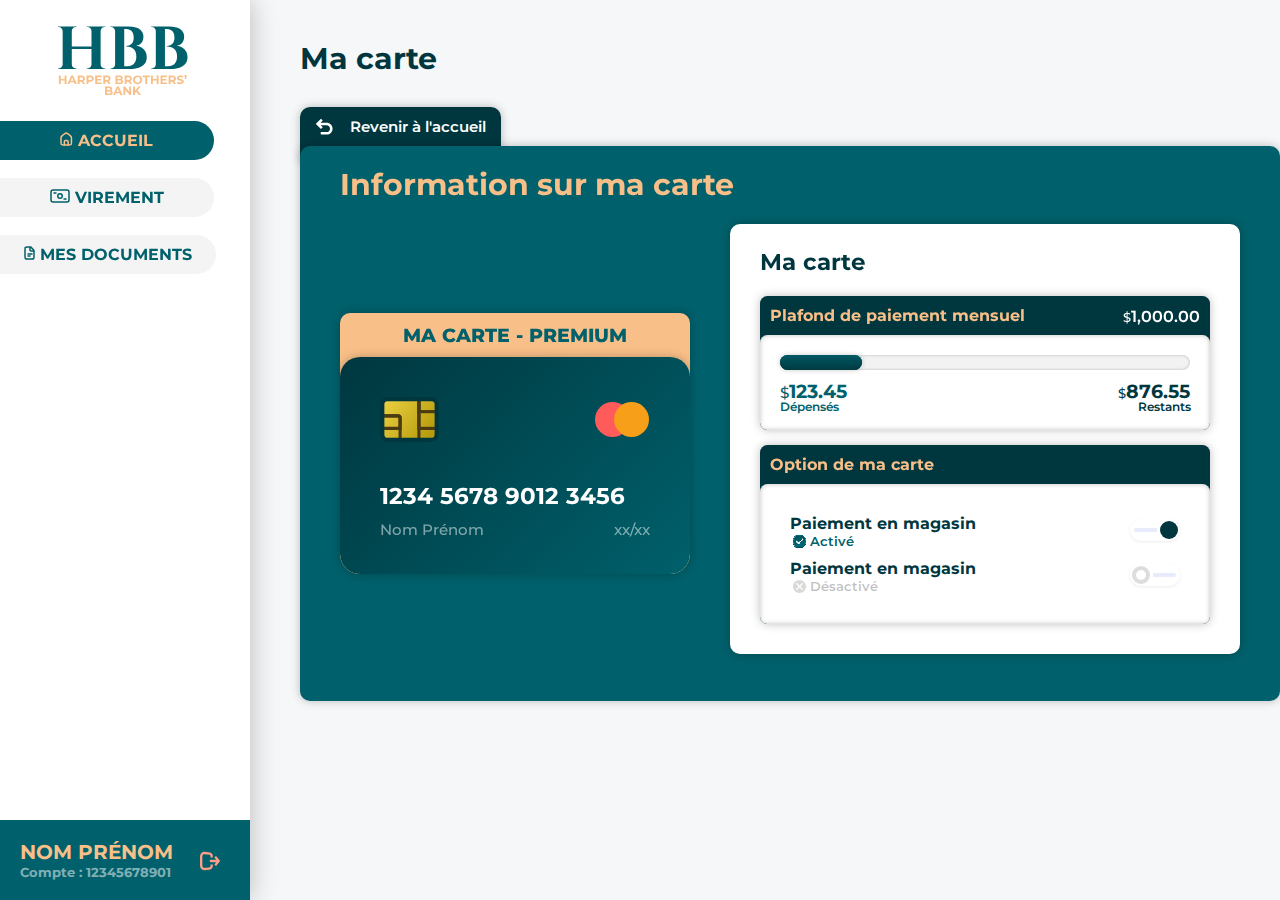
==== myCard.html @ 57fd6bc3 "Add my card page" ====
<!DOCTYPE html>
<html lang="fr">
<head>
    <meta charset="UTF-8">
    <meta http-equiv="X-UA-Compatible" content="IE=edge">
    <meta name="viewport" content="width=device-width, initial-scale=0.86, maximum-scale=5.0, minimum-scale=0.86">
    <title>HBB - Panel Client | Ma carte</title>
    <link rel="stylesheet" href="css/style.css">
</head>
<body>
    <div class="open-nav active">
        <svg width="16" height="12" viewBox="0 0 16 12" fill="none" xmlns="http://www.w3.org/2000/svg">
            <path d="M1 1H15" stroke="#00373F" stroke-width="2" stroke-linecap="round"/>
            <path d="M1 6H15" stroke="#00373F" stroke-width="2" stroke-linecap="round"/>
            <path d="M1 11H15" stroke="#00373F" stroke-width="2" stroke-linecap="round"/>
        </svg>
    </div>
    <div class="nav">
        <div class="close-nav">
            <svg width="14" height="14" viewBox="0 0 14 14" fill="none" xmlns="http://www.w3.org/2000/svg">
                <path d="M13 1L1 13" stroke="#00373F" stroke-width="2" stroke-linecap="round" stroke-linejoin="round"/>
                <path d="M1 1L13 13" stroke="#00373F" stroke-width="2" stroke-linecap="round" stroke-linejoin="round"/>
            </svg>                    
        </div>
        <a href="index.html" class="logo">
            <svg width="135" height="87" viewBox="0 0 135 87" fill="none" xmlns="http://www.w3.org/2000/svg">
                <path d="M45.6103 16.44V59H36.4903V16.44H45.6103ZM16.7911 16.44V59H7.67114V16.44H16.7911ZM37.0375 36.504V39.1184H16.1831V36.504H37.0375ZM7.85354 54.5616V59H2.98954V58.392C2.98954 58.392 3.11114 58.392 3.35434 58.392C3.63807 58.392 3.77994 58.392 3.77994 58.392C4.8338 58.392 5.72554 58.0272 6.45514 57.2976C7.22527 56.5275 7.6306 55.6155 7.67114 54.5616H7.85354ZM7.85354 20.8784H7.67114C7.6306 19.8245 7.22527 18.9328 6.45514 18.2032C5.72554 17.4331 4.8338 17.048 3.77994 17.048C3.77994 17.048 3.63807 17.048 3.35434 17.048C3.11114 17.048 2.98954 17.048 2.98954 17.048V16.44H7.85354V20.8784ZM16.6087 54.5616H16.7911C16.8317 55.6155 17.2167 56.5275 17.9463 57.2976C18.7165 58.0272 19.6285 58.392 20.6823 58.392C20.6823 58.392 20.8039 58.392 21.0471 58.392C21.2903 58.392 21.4322 58.392 21.4727 58.392V59H16.6087V54.5616ZM16.6087 20.8784V16.44H21.4727V17.048C21.4322 17.048 21.2903 17.048 21.0471 17.048C20.8039 17.048 20.6823 17.048 20.6823 17.048C19.6285 17.048 18.7165 17.4331 17.9463 18.2032C17.2167 18.9328 16.8317 19.8245 16.7911 20.8784H16.6087ZM36.6727 54.5616V59H31.8087V58.392C31.8493 58.392 31.9911 58.392 32.2343 58.392C32.4775 58.392 32.5991 58.392 32.5991 58.392C33.653 58.392 34.565 58.0272 35.3351 57.2976C36.1053 56.5275 36.4903 55.6155 36.4903 54.5616H36.6727ZM36.6727 20.8784H36.4903C36.4903 19.8245 36.1053 18.9328 35.3351 18.2032C34.565 17.4331 33.653 17.048 32.5991 17.048C32.5991 17.048 32.4775 17.048 32.2343 17.048C31.9911 17.048 31.8493 17.048 31.8087 17.048V16.44H36.6727V20.8784ZM45.4279 54.5616H45.6103C45.6509 55.6155 46.0359 56.5275 46.7655 57.2976C47.5357 58.0272 48.4477 58.392 49.5015 58.392C49.5015 58.392 49.6231 58.392 49.8663 58.392C50.1501 58.392 50.2919 58.392 50.2919 58.392V59H45.4279V54.5616ZM45.4279 20.8784V16.44H50.2919V17.048C50.2919 17.048 50.1501 17.048 49.8663 17.048C49.6231 17.048 49.5015 17.048 49.5015 17.048C48.4477 17.048 47.5357 17.4331 46.7655 18.2032C46.0359 18.9328 45.6509 19.8245 45.6103 20.8784H45.4279ZM62.4705 16.44H72.9889C75.9478 16.44 78.5825 16.8048 80.8929 17.5344C83.2438 18.2235 85.0881 19.3381 86.4257 20.8784C87.7633 22.3781 88.4321 24.3643 88.4321 26.8368C88.4321 28.7013 88.0673 30.2821 87.3377 31.5792C86.6486 32.8763 85.7366 33.8693 84.6017 34.5584C83.4667 35.2475 82.271 35.6731 81.0145 35.8352C83.0411 35.9973 84.8651 36.5648 86.4865 37.5376C88.1483 38.5104 89.4454 39.8075 90.3777 41.4288C91.3099 43.0501 91.7761 44.9552 91.7761 47.144C91.7761 49.7381 91.0667 51.9269 89.6481 53.7104C88.2294 55.4533 86.223 56.7707 83.6289 57.6624C81.0753 58.5541 78.0961 59 74.6913 59H68.6721C68.6721 59 68.6721 58.7771 68.6721 58.3312C68.7126 57.8448 68.7329 57.3787 68.7329 56.9328C68.7329 56.4869 68.7329 56.264 68.7329 56.264H72.0161C73.8401 56.264 75.4411 55.9195 76.8193 55.2304C78.2379 54.5413 79.3323 53.4672 80.1025 52.008C80.9131 50.5488 81.3185 48.6843 81.3185 46.4144C81.3185 44.6309 81.0347 43.1109 80.4673 41.8544C79.9403 40.5979 79.2107 39.5845 78.2785 38.8144C77.3867 38.0037 76.3329 37.416 75.1169 37.0512C73.9009 36.6864 72.6241 36.504 71.2865 36.504V35.9568C72.2187 35.9568 73.1307 35.8149 74.0225 35.5312C74.9142 35.2069 75.7046 34.7205 76.3937 34.072C77.1233 33.4235 77.6907 32.5723 78.0961 31.5184C78.5014 30.424 78.7041 29.1269 78.7041 27.6272C78.7041 25.56 78.3798 23.8981 77.7313 22.6416C77.1233 21.3851 76.2315 20.4731 75.0561 19.9056C73.8806 19.3381 72.5227 19.0544 70.9825 19.0544H63.0785C63.0785 19.0139 63.0177 18.7909 62.8961 18.3856C62.815 17.9397 62.7137 17.5141 62.5921 17.1088C62.511 16.6629 62.4705 16.44 62.4705 16.44ZM69.2193 16.44V59H60.0993V16.44H69.2193ZM60.2817 54.5616V59H55.4177V58.392C55.4987 58.392 55.6406 58.392 55.8433 58.392C56.0459 58.392 56.1675 58.392 56.2081 58.392C57.2619 58.392 58.1537 58.0272 58.8833 57.2976C59.6534 56.5275 60.0587 55.6155 60.0993 54.5616H60.2817ZM60.2817 20.8784H60.0993C60.0587 19.8245 59.6534 18.9328 58.8833 18.2032C58.1537 17.4331 57.2619 17.048 56.2081 17.048C56.1675 17.048 56.0459 17.048 55.8433 17.048C55.6406 17.048 55.4987 17.048 55.4177 17.048V16.44H60.2817V20.8784ZM103.202 16.44H113.72C116.679 16.44 119.314 16.8048 121.624 17.5344C123.975 18.2235 125.819 19.3381 127.157 20.8784C128.495 22.3781 129.163 24.3643 129.163 26.8368C129.163 28.7013 128.799 30.2821 128.069 31.5792C127.38 32.8763 126.468 33.8693 125.333 34.5584C124.198 35.2475 123.002 35.6731 121.746 35.8352C123.772 35.9973 125.596 36.5648 127.218 37.5376C128.88 38.5104 130.177 39.8075 131.109 41.4288C132.041 43.0501 132.507 44.9552 132.507 47.144C132.507 49.7381 131.798 51.9269 130.379 53.7104C128.961 55.4533 126.954 56.7707 124.36 57.6624C121.807 58.5541 118.827 59 115.423 59H109.403C109.403 59 109.403 58.7771 109.403 58.3312C109.444 57.8448 109.464 57.3787 109.464 56.9328C109.464 56.4869 109.464 56.264 109.464 56.264H112.747C114.571 56.264 116.172 55.9195 117.551 55.2304C118.969 54.5413 120.064 53.4672 120.834 52.008C121.644 50.5488 122.05 48.6843 122.05 46.4144C122.05 44.6309 121.766 43.1109 121.199 41.8544C120.672 40.5979 119.942 39.5845 119.01 38.8144C118.118 38.0037 117.064 37.416 115.848 37.0512C114.632 36.6864 113.355 36.504 112.018 36.504V35.9568C112.95 35.9568 113.862 35.8149 114.754 35.5312C115.645 35.2069 116.436 34.7205 117.125 34.072C117.855 33.4235 118.422 32.5723 118.827 31.5184C119.233 30.424 119.435 29.1269 119.435 27.6272C119.435 25.56 119.111 23.8981 118.463 22.6416C117.855 21.3851 116.963 20.4731 115.787 19.9056C114.612 19.3381 113.254 19.0544 111.714 19.0544H103.81C103.81 19.0139 103.749 18.7909 103.627 18.3856C103.546 17.9397 103.445 17.5141 103.323 17.1088C103.242 16.6629 103.202 16.44 103.202 16.44ZM109.951 16.44V59H100.831V16.44H109.951ZM101.013 54.5616V59H96.1489V58.392C96.23 58.392 96.3718 58.392 96.5745 58.392C96.7772 58.392 96.8988 58.392 96.9393 58.392C97.9932 58.392 98.8849 58.0272 99.6145 57.2976C100.385 56.5275 100.79 55.6155 100.831 54.5616H101.013ZM101.013 20.8784H100.831C100.79 19.8245 100.385 18.9328 99.6145 18.2032C98.8849 17.4331 97.9932 17.048 96.9393 17.048C96.8988 17.048 96.7772 17.048 96.5745 17.048C96.3718 17.048 96.23 17.048 96.1489 17.048V16.44H101.013V20.8784Z" fill="#00606B"/>
                <path d="M11.5418 65.6V74H9.5978V70.556H5.7818V74H3.8378V65.6H5.7818V68.912H9.5978V65.6H11.5418ZM19.0612 72.2H15.1612L14.4172 74H12.4252L16.1692 65.6H18.0892L21.8452 74H19.8052L19.0612 72.2ZM18.4492 70.724L17.1172 67.508L15.7852 70.724H18.4492ZM28.0687 74L26.4487 71.66H26.3527H24.6607V74H22.7167V65.6H26.3527C27.0967 65.6 27.7407 65.724 28.2847 65.972C28.8367 66.22 29.2607 66.572 29.5567 67.028C29.8527 67.484 30.0007 68.024 30.0007 68.648C30.0007 69.272 29.8487 69.812 29.5447 70.268C29.2487 70.716 28.8247 71.06 28.2727 71.3L30.1567 74H28.0687ZM28.0327 68.648C28.0327 68.176 27.8807 67.816 27.5767 67.568C27.2727 67.312 26.8287 67.184 26.2447 67.184H24.6607V70.112H26.2447C26.8287 70.112 27.2727 69.984 27.5767 69.728C27.8807 69.472 28.0327 69.112 28.0327 68.648ZM35.1769 65.6C35.9209 65.6 36.5649 65.724 37.1089 65.972C37.6609 66.22 38.0849 66.572 38.3809 67.028C38.6769 67.484 38.8249 68.024 38.8249 68.648C38.8249 69.264 38.6769 69.804 38.3809 70.268C38.0849 70.724 37.6609 71.076 37.1089 71.324C36.5649 71.564 35.9209 71.684 35.1769 71.684H33.4849V74H31.5409V65.6H35.1769ZM35.0689 70.1C35.6529 70.1 36.0969 69.976 36.4009 69.728C36.7049 69.472 36.8569 69.112 36.8569 68.648C36.8569 68.176 36.7049 67.816 36.4009 67.568C36.0969 67.312 35.6529 67.184 35.0689 67.184H33.4849V70.1H35.0689ZM46.7168 72.44V74H40.2128V65.6H46.5608V67.16H42.1448V68.984H46.0448V70.496H42.1448V72.44H46.7168ZM53.6156 74L51.9956 71.66H51.8996H50.2076V74H48.2636V65.6H51.8996C52.6436 65.6 53.2876 65.724 53.8316 65.972C54.3836 66.22 54.8076 66.572 55.1036 67.028C55.3996 67.484 55.5476 68.024 55.5476 68.648C55.5476 69.272 55.3956 69.812 55.0916 70.268C54.7956 70.716 54.3716 71.06 53.8196 71.3L55.7036 74H53.6156ZM53.5796 68.648C53.5796 68.176 53.4276 67.816 53.1236 67.568C52.8196 67.312 52.3756 67.184 51.7916 67.184H50.2076V70.112H51.7916C52.3756 70.112 52.8196 69.984 53.1236 69.728C53.4276 69.472 53.5796 69.112 53.5796 68.648ZM66.6542 69.632C67.1342 69.784 67.5102 70.04 67.7822 70.4C68.0542 70.752 68.1902 71.188 68.1902 71.708C68.1902 72.444 67.9022 73.012 67.3262 73.412C66.7582 73.804 65.9262 74 64.8302 74H60.4862V65.6H64.5902C65.6142 65.6 66.3982 65.796 66.9422 66.188C67.4942 66.58 67.7702 67.112 67.7702 67.784C67.7702 68.192 67.6702 68.556 67.4702 68.876C67.2782 69.196 67.0062 69.448 66.6542 69.632ZM62.4182 67.064V69.044H64.3502C64.8302 69.044 65.1942 68.96 65.4422 68.792C65.6902 68.624 65.8142 68.376 65.8142 68.048C65.8142 67.72 65.6902 67.476 65.4422 67.316C65.1942 67.148 64.8302 67.064 64.3502 67.064H62.4182ZM64.6862 72.536C65.1982 72.536 65.5822 72.452 65.8382 72.284C66.1022 72.116 66.2342 71.856 66.2342 71.504C66.2342 70.808 65.7182 70.46 64.6862 70.46H62.4182V72.536H64.6862ZM75.014 74L73.394 71.66H73.298H71.606V74H69.662V65.6H73.298C74.042 65.6 74.686 65.724 75.23 65.972C75.782 66.22 76.206 66.572 76.502 67.028C76.798 67.484 76.946 68.024 76.946 68.648C76.946 69.272 76.794 69.812 76.49 70.268C76.194 70.716 75.77 71.06 75.218 71.3L77.102 74H75.014ZM74.978 68.648C74.978 68.176 74.826 67.816 74.522 67.568C74.218 67.312 73.774 67.184 73.19 67.184H71.606V70.112H73.19C73.774 70.112 74.218 69.984 74.522 69.728C74.826 69.472 74.978 69.112 74.978 68.648ZM82.5542 74.144C81.6822 74.144 80.8942 73.956 80.1902 73.58C79.4942 73.204 78.9462 72.688 78.5462 72.032C78.1542 71.368 77.9582 70.624 77.9582 69.8C77.9582 68.976 78.1542 68.236 78.5462 67.58C78.9462 66.916 79.4942 66.396 80.1902 66.02C80.8942 65.644 81.6822 65.456 82.5542 65.456C83.4262 65.456 84.2102 65.644 84.9062 66.02C85.6022 66.396 86.1502 66.916 86.5502 67.58C86.9502 68.236 87.1502 68.976 87.1502 69.8C87.1502 70.624 86.9502 71.368 86.5502 72.032C86.1502 72.688 85.6022 73.204 84.9062 73.58C84.2102 73.956 83.4262 74.144 82.5542 74.144ZM82.5542 72.488C83.0502 72.488 83.4982 72.376 83.8982 72.152C84.2982 71.92 84.6102 71.6 84.8342 71.192C85.0662 70.784 85.1822 70.32 85.1822 69.8C85.1822 69.28 85.0662 68.816 84.8342 68.408C84.6102 68 84.2982 67.684 83.8982 67.46C83.4982 67.228 83.0502 67.112 82.5542 67.112C82.0582 67.112 81.6102 67.228 81.2102 67.46C80.8102 67.684 80.4942 68 80.2622 68.408C80.0382 68.816 79.9262 69.28 79.9262 69.8C79.9262 70.32 80.0382 70.784 80.2622 71.192C80.4942 71.6 80.8102 71.92 81.2102 72.152C81.6102 72.376 82.0582 72.488 82.5542 72.488ZM90.234 67.184H87.546V65.6H94.866V67.184H92.178V74H90.234V67.184ZM103.616 65.6V74H101.672V70.556H97.856V74H95.912V65.6H97.856V68.912H101.672V65.6H103.616ZM112.107 72.44V74H105.603V65.6H111.951V67.16H107.535V68.984H111.435V70.496H107.535V72.44H112.107ZM119.006 74L117.386 71.66H117.29H115.598V74H113.654V65.6H117.29C118.034 65.6 118.678 65.724 119.222 65.972C119.774 66.22 120.198 66.572 120.494 67.028C120.79 67.484 120.938 68.024 120.938 68.648C120.938 69.272 120.786 69.812 120.482 70.268C120.186 70.716 119.762 71.06 119.21 71.3L121.094 74H119.006ZM118.97 68.648C118.97 68.176 118.818 67.816 118.514 67.568C118.21 67.312 117.766 67.184 117.182 67.184H115.598V70.112H117.182C117.766 70.112 118.21 69.984 118.514 69.728C118.818 69.472 118.97 69.112 118.97 68.648ZM125.238 74.144C124.574 74.144 123.93 74.056 123.306 73.88C122.69 73.696 122.194 73.46 121.818 73.172L122.478 71.708C122.838 71.972 123.266 72.184 123.762 72.344C124.258 72.504 124.754 72.584 125.25 72.584C125.802 72.584 126.21 72.504 126.474 72.344C126.738 72.176 126.87 71.956 126.87 71.684C126.87 71.484 126.79 71.32 126.63 71.192C126.478 71.056 126.278 70.948 126.03 70.868C125.79 70.788 125.462 70.7 125.046 70.604C124.406 70.452 123.882 70.3 123.474 70.148C123.066 69.996 122.714 69.752 122.418 69.416C122.13 69.08 121.986 68.632 121.986 68.072C121.986 67.584 122.118 67.144 122.382 66.752C122.646 66.352 123.042 66.036 123.57 65.804C124.106 65.572 124.758 65.456 125.526 65.456C126.062 65.456 126.586 65.52 127.098 65.648C127.61 65.776 128.058 65.96 128.442 66.2L127.842 67.676C127.066 67.236 126.29 67.016 125.514 67.016C124.97 67.016 124.566 67.104 124.302 67.28C124.046 67.456 123.918 67.688 123.918 67.976C123.918 68.264 124.066 68.48 124.362 68.624C124.666 68.76 125.126 68.896 125.742 69.032C126.382 69.184 126.906 69.336 127.314 69.488C127.722 69.64 128.07 69.88 128.358 70.208C128.654 70.536 128.802 70.98 128.802 71.54C128.802 72.02 128.666 72.46 128.394 72.86C128.13 73.252 127.73 73.564 127.194 73.796C126.658 74.028 126.006 74.144 125.238 74.144ZM130.602 65C130.938 65 131.214 65.108 131.43 65.324C131.646 65.532 131.754 65.808 131.754 66.152C131.754 66.312 131.734 66.472 131.694 66.632C131.654 66.792 131.57 67.032 131.442 67.352L130.746 69.08H129.558L130.074 67.184C129.874 67.096 129.718 66.964 129.606 66.788C129.494 66.612 129.438 66.4 129.438 66.152C129.438 65.808 129.546 65.532 129.762 65.324C129.986 65.108 130.266 65 130.602 65ZM56.1953 80.632C56.6753 80.784 57.0513 81.04 57.3233 81.4C57.5953 81.752 57.7313 82.188 57.7313 82.708C57.7313 83.444 57.4433 84.012 56.8673 84.412C56.2993 84.804 55.4673 85 54.3713 85H50.0273V76.6H54.1313C55.1553 76.6 55.9393 76.796 56.4833 77.188C57.0353 77.58 57.3113 78.112 57.3113 78.784C57.3113 79.192 57.2113 79.556 57.0113 79.876C56.8193 80.196 56.5473 80.448 56.1953 80.632ZM51.9593 78.064V80.044H53.8913C54.3713 80.044 54.7353 79.96 54.9833 79.792C55.2313 79.624 55.3553 79.376 55.3553 79.048C55.3553 78.72 55.2313 78.476 54.9833 78.316C54.7353 78.148 54.3713 78.064 53.8913 78.064H51.9593ZM54.2273 83.536C54.7393 83.536 55.1233 83.452 55.3793 83.284C55.6433 83.116 55.7753 82.856 55.7753 82.504C55.7753 81.808 55.2593 81.46 54.2273 81.46H51.9593V83.536H54.2273ZM64.735 83.2H60.835L60.091 85H58.099L61.843 76.6H63.763L67.519 85H65.479L64.735 83.2ZM64.123 81.724L62.791 78.508L61.459 81.724H64.123ZM76.0945 76.6V85H74.4985L70.3105 79.9V85H68.3905V76.6H69.9985L74.1745 81.7V76.6H76.0945ZM81.1419 81.7L80.0139 82.876V85H78.0819V76.6H80.0139V80.524L83.7339 76.6H85.8939L82.4139 80.344L86.0979 85H83.8299L81.1419 81.7Z" fill="#F8BF88"/>
            </svg>
        </a>
        <ul class="nav-items">
            <a href="index.html" class="nav-item active">
                <svg class="active" width="13" height="14" viewBox="0 0 13 14" fill="none" xmlns="http://www.w3.org/2000/svg">
                    <path d="M1 6.83849C1 5.82326 1 5.31565 1.20522 4.86946C1.41044 4.42326 1.79585 4.09291 2.56666 3.43221L3.31438 2.79131C4.70763 1.5971 5.40425 1 6.23405 1C7.06385 1 7.76047 1.5971 9.15371 2.79131L9.90143 3.43221C10.6722 4.09291 11.0577 4.42326 11.2629 4.86946C11.4681 5.31565 11.4681 5.82326 11.4681 6.83849V10.0091C11.4681 11.419 11.4681 12.124 11.0301 12.562C10.5921 13 9.88713 13 8.47721 13H3.99088C2.58097 13 1.87601 13 1.438 12.562C1 12.124 1 11.419 1 10.0091V6.83849Z" stroke="#F8BF88" stroke-width="1.5"/>
                    <path d="M8.10335 13V9.51367C8.10335 8.96139 7.65563 8.51367 7.10335 8.51367H5.36475C4.81246 8.51367 4.36475 8.96139 4.36475 9.51367V13" stroke="#F8BF88" stroke-width="1.5" stroke-linecap="round" stroke-linejoin="round"/>
                </svg>   
                <svg class="nonactive" width="13" height="14" viewBox="0 0 13 14" fill="none" xmlns="http://www.w3.org/2000/svg">
                    <path d="M1 6.83849C1 5.82326 1 5.31565 1.20522 4.86946C1.41044 4.42326 1.79585 4.09291 2.56666 3.43221L3.31438 2.79131C4.70763 1.5971 5.40425 1 6.23405 1C7.06385 1 7.76047 1.5971 9.15371 2.79131L9.90143 3.43221C10.6722 4.09291 11.0577 4.42326 11.2629 4.86946C11.4681 5.31565 11.4681 5.82326 11.4681 6.83849V10.0091C11.4681 11.419 11.4681 12.124 11.0301 12.562C10.5921 13 9.88713 13 8.47721 13H3.99088C2.58097 13 1.87601 13 1.438 12.562C1 12.124 1 11.419 1 10.0091V6.83849Z" stroke="#00606B" stroke-width="1.5"/>
                    <path d="M8.10335 13V9.51367C8.10335 8.96139 7.65563 8.51367 7.10335 8.51367H5.36475C4.81246 8.51367 4.36475 8.96139 4.36475 9.51367V13" stroke="#00606B" stroke-width="1.5" stroke-linecap="round" stroke-linejoin="round"/>
                </svg>                    
                <li>Accueil</li>
            </a>
            <br>
            <br>
            <br>
            <a href="transfer.html" class="nav-item" style="padding:10px 50px;">
                <svg class="active" width="20" height="14" viewBox="0 0 20 14" fill="none" xmlns="http://www.w3.org/2000/svg">
                    <rect x="1" y="1" width="18" height="12" rx="2" stroke="#F8BF88" stroke-width="1.5"/>
                    <path d="M4 4L6 4" stroke="#F8BF88" stroke-width="1.5" stroke-linecap="round"/>
                    <path d="M14 10H16" stroke="#F8BF88" stroke-width="1.5" stroke-linecap="round"/>
                    <circle cx="10" cy="7" r="2.25" stroke="#F8BF88" stroke-width="1.5"/>
                </svg>                    
                <svg class="nonactive" width="20" height="14" viewBox="0 0 20 14" fill="none" xmlns="http://www.w3.org/2000/svg">
                    <rect x="1" y="1" width="18" height="12" rx="2" stroke="#00606B" stroke-width="1.5"/>
                    <path d="M4 4L6 4" stroke="#00606B" stroke-width="1.5" stroke-linecap="round"/>
                    <path d="M14 10H16" stroke="#00606B" stroke-width="1.5" stroke-linecap="round"/>
                    <circle cx="10" cy="7" r="2.25" stroke="#00606B" stroke-width="1.5"/>
                </svg>
                <li>Virement</li>
            </a>
            <br>
            <br>
            <br>
            <a href="myDocuments.html" class="nav-item" style="padding:10px 24px;">
                <svg class="active" width="11" height="14" viewBox="0 0 11 14" fill="none" xmlns="http://www.w3.org/2000/svg">
                    <path d="M6.25315 1H3.57143C2.35925 1 1.75315 1 1.37658 1.39052C1 1.78105 1 2.40959 1 3.66667V10.3333C1 11.5904 1 12.219 1.37658 12.6095C1.75315 13 2.35925 13 3.57143 13H7.42857C8.64075 13 9.24685 13 9.62342 12.6095C10 12.219 10 11.5904 10 10.3333V4.88562C10 4.61312 10 4.47687 9.95107 4.35435C9.90213 4.23184 9.80923 4.1355 9.62342 3.94281L7.16229 1.39052C6.97649 1.19784 6.88358 1.10149 6.76544 1.05075C6.64731 1 6.51592 1 6.25315 1Z" stroke="#F8BF88" stroke-width="1.5"/>
                    <path d="M4 8L8 8" stroke="#F8BF88" stroke-width="1.5" stroke-linecap="round"/>
                    <path d="M4 10L6 10" stroke="#F8BF88" stroke-width="1.5" stroke-linecap="round"/>
                    <path d="M6 1V3.66667C6 4.29521 6 4.60948 6.19526 4.80474C6.39052 5 6.7048 5 7.33333 5H10" stroke="#F8BF88" stroke-width="1.5"/>
                </svg>
                <svg class="nonactive" width="11" height="14" viewBox="0 0 11 14" fill="none" xmlns="http://www.w3.org/2000/svg">
                    <path d="M6.25315 1H3.57143C2.35925 1 1.75315 1 1.37658 1.39052C1 1.78105 1 2.40959 1 3.66667V10.3333C1 11.5904 1 12.219 1.37658 12.6095C1.75315 13 2.35925 13 3.57143 13H7.42857C8.64075 13 9.24685 13 9.62342 12.6095C10 12.219 10 11.5904 10 10.3333V4.88562C10 4.61312 10 4.47687 9.95107 4.35435C9.90213 4.23184 9.80923 4.1355 9.62342 3.94281L7.16229 1.39052C6.97649 1.19784 6.88358 1.10149 6.76544 1.05075C6.64731 1 6.51592 1 6.25315 1Z" stroke="#00606B" stroke-width="1.5"/>
                    <path d="M4 8L8 8" stroke="#00606B" stroke-width="1.5" stroke-linecap="round"/>
                    <path d="M4 10L6 10" stroke="#00606B" stroke-width="1.5" stroke-linecap="round"/>
                    <path d="M6 1V3.66667C6 4.29521 6 4.60948 6.19526 4.80474C6.39052 5 6.7048 5 7.33333 5H10" stroke="#00606B" stroke-width="1.5"/>
                </svg>                    
                <li>Mes documents</li>
            </a>
            <!-- <br>
            <br>
            <br>
            <a href="" class="nav-item" style="padding:10px 30px;">
                <svg class="active" width="18" height="14" viewBox="0 0 18 14" fill="none" xmlns="http://www.w3.org/2000/svg">
                    <rect x="1" y="1" width="16" height="12" rx="2" fill="#F8BF88" stroke="#00606B" stroke-width="1.5"/>
                    <path d="M1 4L8.10557 7.55279C8.66863 7.83431 9.33137 7.83431 9.89443 7.55279L17 4" stroke="#00606B" stroke-width="1.5"/>
                </svg>                    
                <svg class="nonactive" width="18" height="14" viewBox="0 0 18 14" fill="none" xmlns="http://www.w3.org/2000/svg">
                    <rect x="1" y="1" width="16" height="12" rx="2" stroke="#00606B" stroke-width="1.5"/>
                    <path d="M1 4L8.10557 7.55279C8.66863 7.83431 9.33137 7.83431 9.89443 7.55279L17 4" stroke="#00606B" stroke-width="1.5"/>
                </svg>                    
                <li>Mes messages</li>
            </a> -->
        </ul>
        <div class="account">
            <a class="left" href="">
                <div class="identity">
                    Nom Prénom
                </div>
                <div class="id-account">
                    Compte : 12345678901
                </div>
            </a>
            <a href="" class="logout">
                <svg width="21" height="20" viewBox="0 0 18 17" fill="none" xmlns="http://www.w3.org/2000/svg">
                    <path d="M16 8.5L16.7809 7.8753L17.2806 8.5L16.7809 9.12469L16 8.5ZM9.25 9.5C8.69772 9.5 8.25 9.05228 8.25 8.5C8.25 7.94772 8.69772 7.5 9.25 7.5V9.5ZM13.7809 4.1253L16.7809 7.8753L15.2191 9.12469L12.2191 5.3747L13.7809 4.1253ZM16.7809 9.12469L13.7809 12.8747L12.2191 11.6253L15.2191 7.8753L16.7809 9.12469ZM16 9.5H9.25V7.5H16V9.5Z" fill="#FF9F88"/>
                    <path d="M9.26733 14.353L9.901 15.1266L9.26733 14.353ZM9.73451 13.8015L8.86725 13.3036L9.73451 13.8015ZM1.60206 14.2614L0.802744 14.8623L1.60206 14.2614ZM2.61601 15.1203L3.07734 14.2331L2.61601 15.1203ZM1.60206 2.73864L2.40137 3.33955L1.60206 2.73864ZM9.26865 2.64812L8.63433 3.42119L9.26865 2.64812ZM2 7.17157V9.82843H0V7.17157H2ZM9 5.59895V5.45258H11V5.59895H9ZM6.92457 13.9988C7.53164 13.8976 7.91929 13.832 8.20971 13.7553C8.48371 13.683 8.58144 13.6221 8.63367 13.5794L9.901 15.1266C9.54069 15.4217 9.13785 15.5788 8.72011 15.6891C8.31879 15.795 7.82352 15.8765 7.25336 15.9716L6.92457 13.9988ZM11 11.5495C11 12.1273 11.001 12.6291 10.9625 13.0422C10.9224 13.4724 10.8336 13.8955 10.6018 14.2993L8.86725 13.3036C8.90089 13.245 8.94485 13.1386 8.97113 12.8566C8.99899 12.5577 9 12.1647 9 11.5495H11ZM8.63367 13.5794C8.72763 13.5024 8.80678 13.4089 8.86725 13.3036L10.6018 14.2993C10.4204 14.6154 10.1829 14.8957 9.901 15.1266L8.63367 13.5794ZM2 9.82843C2 11.0614 2.00134 11.9065 2.06961 12.5465C2.13639 13.1724 2.25651 13.4678 2.40137 13.6604L0.802744 14.8623C0.345551 14.2541 0.164642 13.5437 0.0808992 12.7587C-0.00133896 11.9878 0 11.0169 0 9.82843H2ZM7.25336 15.9716C6.08061 16.167 5.12282 16.328 4.34869 16.3737C3.56045 16.4202 2.82976 16.3586 2.15468 16.0075L3.07734 14.2331C3.29117 14.3443 3.60228 14.4142 4.23095 14.3771C4.87373 14.3392 5.70796 14.2015 6.92457 13.9988L7.25336 15.9716ZM2.40137 13.6604C2.58105 13.8995 2.81204 14.0951 3.07734 14.2331L2.15468 16.0075C1.62409 15.7316 1.16211 15.3403 0.802744 14.8623L2.40137 13.6604ZM6.9232 3.00099C5.70704 2.7983 4.87317 2.66068 4.23064 2.62281C3.60227 2.58577 3.29122 2.65571 3.07734 2.76693L2.15468 0.992469C2.82971 0.641474 3.56024 0.579825 4.34831 0.626274C5.12224 0.671888 6.07971 0.832824 7.25199 1.02821L6.9232 3.00099ZM0 7.17157C0 5.98311 -0.00133896 5.01221 0.0808992 4.24132C0.164642 3.45632 0.345551 2.74587 0.802744 2.13773L2.40137 3.33955C2.25651 3.53225 2.13639 3.82756 2.06961 4.45347C2.00134 5.09349 2 5.93863 2 7.17157H0ZM3.07734 2.76693C2.81204 2.90487 2.58105 3.10055 2.40137 3.33955L0.802744 2.13773C1.16211 1.65971 1.62409 1.26836 2.15468 0.992469L3.07734 2.76693ZM7.25199 1.02821C7.82287 1.12335 8.31881 1.20498 8.72067 1.31112C9.13901 1.42162 9.54236 1.57915 9.90298 1.87506L8.63433 3.42119C8.582 3.37825 8.48418 3.31725 8.20992 3.24481C7.91917 3.16801 7.53106 3.1023 6.9232 3.00099L7.25199 1.02821ZM9 5.45258C9 4.83633 8.99899 4.44269 8.97104 4.14328C8.94467 3.86084 8.90058 3.75433 8.86683 3.69565L10.6005 2.69844C10.8331 3.1028 10.9222 3.52656 10.9624 3.95738C11.001 4.37121 11 4.87383 11 5.45258H9ZM9.90298 1.87506C10.1833 2.1051 10.4197 2.38408 10.6005 2.69844L8.86683 3.69565C8.80656 3.59086 8.72778 3.49787 8.63433 3.42119L9.90298 1.87506Z" fill="#FF9F88"/>
                </svg>                    
            </a>
        </div>
    </div>
    <div class="container">
        <div class="title">
            Ma carte
        </div>
        <div class="mycard">
            <a href="/" class="return">Revenir à l'accueil</a>
            <div class="content">
                <div class="title">Information sur ma carte</div>
                <div class="card-detail">
                    <div class="title">Ma carte - Premium</div>
                    <div class="card">
                        <div class="puce"></div>
                        <div class="mastercard"></div>
                        <div class="num">1234 5678 9012 3456</div>
                        <div class="identity">Nom Prénom</div>
                        <div class="date-valid">xx/xx</div>
                    </div>
                </div>
                <form class="card-options">
                    <div class="title">Ma carte</div>
                    <div class="option">
                        <div class="title">Plafond de paiement mensuel</div>
                        <div class="total"><span>$</span>1,000.00</div>
                        <div class="content">
                            <div class="progress-bar">
                                <div class="progress" style="width:20%;"></div>
                            </div>
                            <div class="expense">
                                <strong>$</strong>123.45
                                <br>
                                <span>Dépensés</span>
                            </div>
                            <div class="expense-total">
                                <strong>$</strong>876.55
                                <br>
                                <span>Restants</span>
                            </div>
                        </div>
                    </div>
                    <div class="option" style="margin:0;">
                        <div class="title">Option de ma carte</div>
                        <div class="content" style="height:100px;">
                            <div class="option-select">
                                <div class="title">Paiement en magasin</div>
                                <div class="statut active">Activé</div>
                                <label class="switch" style="float:right;top:-30px;">
                                    <input type="checkbox" checked>
                                    <div>
                                        <span></span>
                                    </div>
                                </label>
                            </div>
                            <div class="option-select">
                                <div class="title">Paiement en magasin</div>
                                <div class="statut disabled">Désactivé</div>
                                <label class="switch" style="float:right;top:-30px;">
                                    <input type="checkbox">
                                    <div>
                                        <span></span>
                                    </div>
                                </label>
                            </div>
                        </div>
                    </div>
                </form>
            </div>
        </div>
    </div>
    <script src="https://code.jquery.com/jquery-3.6.0.min.js" integrity="sha256-/xUj+3OJU5yExlq6GSYGSHk7tPXikynS7ogEvDej/m4=" crossorigin="anonymous"></script>
    <script src="js/onclick-home.js"></script>
</body>
</html>
---- css/style.css ----
@import url('https://fonts.googleapis.com/css2?family=Montserrat:wght@100;200;300;400;500;600;700;800;900&display=swap');

* {
    --light-green: #00606B;
    --dark-green: #00373F;
    --yellow: #F8BF88;
    --grey1: #F4F4F4;
}

body {
    font-family: 'Montserrat', sans-serif;
    margin:0;padding:0;
    background-color: #F6F7F9;
    user-select: none;
    overflow-x: hidden;
}

/* NAV */

.nav {
    position: fixed;
    width: 250px;
    height: 100%;
    background-color: #fff;
    box-shadow: 0px 0px 26px rgba(0, 0, 0, 0.25);
}

.nav .logo {
    position: relative;
    top: 10px;
    left: 55px;
}

.nav-items {
    margin: 40px 0 0 -40px;
}

.nav-item li {
    display: inline;
}

.nav-item {
    color: var(--light-green);
    background-color: var(--grey1);
    padding: 10px 60.3px;
    border-radius: 0 20px 20px 0;
    text-decoration: none;
    text-transform: uppercase;
    font-weight: 700;
    transition: all .2s ease-in-out;
    outline: none;
}

.nav-item:hover {
    color: var(--yellow);
    background-color: var(--light-green);
}

.nav-item:hover svg.nonactive {
    display: none;
}
.nav-item:hover svg.active {
    display: inline;
}

.nav-item.active {
    color: var(--yellow);
    background-color: var(--light-green);
}

.nav-item svg.active {
    display: none;
}

.nav-item svg.nonactive {
    display: inline;
}

.nav-item.active svg.active {
    display: inline;
}

.nav-item.active svg.nonactive {
    display: none;
}

.nav-item li {
    list-style: none;
}

.nav .account {
    position: absolute;
    width: 210px;
    bottom: 0;
    height: 40px;
    padding: 20px;
    background-color: var(--light-green);
}

.nav .account .left {
    float: left;
    color: var(--yellow);
    text-decoration: none;
    font-size: 20px;
    font-weight: 700;
    outline: none;
}

.nav .account .identity {
    text-transform: uppercase;
}

.nav .account .id-account {
    color: #fff;
    opacity: 50%;
    font-size: 13px;
}

.nav .account .logout {
    position: absolute;
    bottom: 25px;
    left: 200px;
    outline: none;
}

.open-nav, .close-nav {
    display: none;
}

/* Container - Home */

.container {
    padding: 40px 40px 40px 300px;
}

.container .title {
    color: var(--dark-green);
    margin: 0 0 20px 0;
    font-size: 30px;
    font-weight: 700;
}

.head {
    display: flex;
    flex-wrap: wrap;
    margin: 0 0 0 -2px;
}

.head .sayhello {
    color: var(--light-green);
    font-size: 30px;
    font-weight: 600;
}

.head .sayhello b {
    text-transform: uppercase;
}

.head .sayhello .last-connection {
    margin-top: 20px;
    font-size: 13px;
}

.head .buttons {
    display: flex;
    flex-wrap: wrap;
    flex: 3;
    position: absolute;
    top: 50px;
    right: 40px;
}

.head .buttons .button {
    color: var(--dark-green);
    height: 80px;
    margin: 0 0 0 20px;
    padding: 35px 85px;
    font-size: 17px;
    font-weight: 700;
    text-decoration: none;
    background: #FFFFFF;
    box-shadow: inset 0px 0px 5px rgba(0, 0, 0, 0.25);
    border-radius: 10px;
}

.head .buttons .button:active, .head .buttons .button:focus {
    outline: var(--light-green) solid 2px;
}

.head .buttons .button svg {
    margin-left: 5px;
}

.head .buttons .button span {
    position: absolute;
    margin: 60px 0 0 -105px;
}

.main-account {
    color: #fff;
    width: 600px;
    margin: 40px 10px 0 0;
    padding: 20px;
    border-radius: 10px;
    background-color: var(--light-green);
    box-shadow: 0px 0px 20px rgba(0, 0, 0, 0.25);
}

.main-account .title {
    color: #fff;
}

.main-account .title strong {
    float: right;
    margin: 10px 0 0 0;
    font-size: 13px;
}

.main-account .account {
    color: var(--dark-green);
    margin: 0 0 50px 0;
    padding: 50px 30px;
    border-radius: 7.5px;
    background-color: #fff;
    box-shadow: 0px 0px 10px rgba(0, 0, 0, 0.25);
}

.main-account .account .total {
    user-select: text;
    color: var(--dark-green);
    font-size: 50px;
    font-weight: 700;
}

.main-account .account .total strong {
    color: var(--light-green);
    font-size: 40px;
}

.main-account .account .separator {
    float: right;
    width: 2px;
    height: 100px;
    margin: -80px 150px 0 0;
    border-radius: 2px;
    background-color: var(--dark-green);
}

.main-account .account .evolution {
    color: var(--light-green);
    float: right;
    margin: -55px -140px 0 0;
    font-size: 40px;
    font-weight: 700;
}

.main-account .account .evolution .backgound-indice {
    opacity: 25%;
    margin: -65px 0 0 10px;
}

.main-account .last-op .title {
    width: 120px;
    margin: 0;
    padding: 10px 20px;
    font-size: 15px;
}

.main-account .last-op .separator {
    float: left;
    width: 2px;
    height: 100px;
    margin: -80px 0 0 130px;
    border-radius: 2px;
    background-color: #fff;
}

.main-account .last-op .ops {
    margin: -85px 0 20px 105px;
    list-style: none;
}

.main-account .last-op .op {
    margin: 0 0 10px 0;
}

.main-account .last-op .op .date, .main-account .last-op .op .info, .main-account .last-op .op .dir, .main-account .last-op .op .amount {
    display: inline-block;
    font-weight: 700;
}

.main-account .last-op .op .date {
    opacity: 75%;
}

.main-account .last-op .op .dir {
    margin: 0 5px 0 5px
}

.main-account .last-op .op .amount strong {
    font-size: 10px;
}

.main-account .about-plus {
    color: #fff;
    margin: 0 0 0 205px;
    font-weight: 700;
    text-decoration: none;
    outline: none;
}

.main-account .about-plus .points, .main-account .about-plus span {
    display: inline;
}

.main-account .about-plus .points {
    padding: 0 0 10px 0;
}

.main-account .about-plus .points svg {
    margin: 0 5px 3px 0;
}

.lists-accounts {
    float: right;
    margin: -426px 0 0 0;
}

.lists-accounts .saving, .lists-accounts .insurance, .lists-accounts .credit {
    margin: 0 0 20px 0;
    border-radius: 10px;
    overflow: hidden;
}

.lists-accounts .main {
    position: relative;
    cursor: pointer;
    color: var(--light-green);
    padding: 15px 20px 15px 115px;
    font-weight: 700;
    border-radius: 10px;
    background-color: #fff;
    box-shadow: inset 0px 0px 5px rgba(0, 0, 0, 0.25);
    z-index: 2;
}

.lists-accounts .insurance .main {
    padding: 15px 20px 15px 115px;
}

.lists-accounts .credit .main {
    padding: 15px 20px 15px 115px;
}

.lists-accounts span, .lists-accounts .dropdown-icon {
    display: inline-block;
}

.lists-accounts .insurance .main span {
    margin-left: 25px;
}

.lists-accounts .credit .main span {
    margin-left: 43.5px;
}

.lists-accounts .dropdown-icon {
    margin-left: 95px;
    transition: all .2s ease-in-out;
}

.lists-accounts .insurance .dropdown-icon {
    margin-left: 124px;
}

.lists-accounts .credit .dropdown-icon {
    margin-left: 141px;
}

.lists-accounts .main .dropdown-icon.active {
    transform: rotate(180deg);
    transition: all .2s ease-in-out;
}

.lists-accounts .list {
    display: none;
    position: relative;
    cursor: pointer;
    color: var(--light-green);
    margin: -15px 0 0 0;
    padding: 15px 10px 10px 10px;
    font-weight: 700;
    background-color: #fff;
    border: 1px solid var(--dark-green);
    box-shadow: inset 0px 0px 10px rgba(0, 0, 0, 0.25);
    border-radius: 10px;
    animation: spawn-list 1s linear;
    transition: all .2s ease-in-out;
    z-index: 1;
}

.lists-accounts .list.active {
    display: block;
}

.lists-accounts .list ul {
    margin: 20px 0 7px 0;
}

.lists-accounts .list li {
    width: 400px;
    margin: 0 0 20px -40px;
    padding: 10px 0px 10px 12px;
    border-radius: 7.5px;
    list-style: none;
    transition: all .2s ease-in-out;
}

.lists-accounts .list li:hover {
    background-color: rgb(238, 236, 236);
}

.lists-accounts .list a {
    text-decoration: none;
}

.lists-accounts .list a li .title {
    font-size: 20px;
}

.lists-accounts .list a li .account-number {
    opacity: 75%;
    color: var(--light-green);
    margin: -25px 0 0 0;
    font-size: 13px;
}

.lists-accounts .list a li .amount {
    float: right;
    color: var(--dark-green);
    margin: -27px 12px 0 0;
    font-size: 20px;
}

.lists-accounts .list a li .amount strong {
    font-size: 15px;
}

.lists-accounts .list a li .price-insurance {
    float: right;
    color: var(--dark-green);
    margin: -27px 12px 0 0;
    font-size: 20px;
}

.lists-accounts .list a li .price-insurance strong {
    font-size: 15px;
}

.lists-accounts .list a li .price-insurance span {
    font-size: 15px;
    font-weight: 500;
}

/* Transfer */

.transfer-box {
    width: 550px;
    margin: 60px auto 0 auto;
    padding: 30px;
    border-radius: 10px;
    background-color: var(--light-green);
    box-shadow: 0px 0px 20px rgba(0, 0, 0, 0.25);
}

.transfer-box .title {
    color: var(--yellow);
    margin-bottom: 20px;
}

.transfer-box .input {
    margin-bottom: 15px;
    border-radius: 7.5px;
    background-color: var(--dark-green);
    box-shadow: 0px 0px 10px rgba(0, 0, 0, 0.25);
    overflow: hidden;
}

.transfer-box .debtor-input {
    height: 80px;
}

.transfer-box .input .title {
    margin-left: 5px;
    padding: 5px 6px .5px 5px;
    font-size: 15px;
    font-weight: 600;
}

.transfer-box .input .debtor-select {
    cursor: pointer;
    color: var(--light-green);
    width: 100%;
    height: 50px;
    margin: -20px 0 0 0;
    padding: 0 20px 0 20px;
    border: none;
    border-radius: 7.5px;
    font-size: 14px;
    font-weight: 700;
    font-family: 'Montserrat', sans-serif;
    box-shadow: inset 0px 0px 5px rgba(0, 0, 0, 0.25);
    outline: none;
    -moz-appearance:none; /* Firefox */
    -webkit-appearance:none; /*Safari and Chrome*/
    appearance:none;
    transition: all .2s ease-in-out;
}

.transfer-box .input .receiver-input, .transfer-box .input .amount-input {
    cursor: text;
    color: var(--light-green);
    width: 510px;
    height: 50px;
    margin: -20px 0 0 0;
    padding: 0 20px 0 20px;
    border: none;
    border-radius: 7.5px;
    font-size: 14px;
    font-weight: 700;
    font-family: 'Montserrat', sans-serif;
    box-shadow: inset 0px 0px 5px rgba(0, 0, 0, 0.25);
    outline: none;
    -moz-appearance:none; /* Firefox */
    -webkit-appearance:none; /*Safari and Chrome*/
    appearance:none;
    transition: all .2s ease-in-out;
}

.transfer-box .input .amount-input {
    width: 500px;
    padding: 0 10px 0 40px;
}

input[type=number]::-webkit-inner-spin-button,
input[type=number]::-webkit-outer-spin-button {
    -webkit-appearance: none;
    -moz-appearance: none;
    appearance: none;
    margin: 0;
}

.transfer-box .input .receiver-input:focus, .transfer-box .input .receiver-input:hover, .transfer-box .input .amount-input:focus, .transfer-box .input .amount-input:hover {
    border-top: 5px inset #0ea5b6;
    box-shadow: inset 0px 0px 15px rgba(0, 0, 0, 0.25);
}

.transfer-box .input .amount {
    margin-top: -23px;
}

.transfer-box .input .amount span {
    color: var(--light-green);
    position: relative;
    top: 23px;
    left: 17px;
    font-size: 20px;
    font-weight: 600;
}

.transfer-box .input .debtor-select:hover {
    box-shadow: inset 0px 0px 20px rgba(0, 0, 0, 0.25);
}

.transfer-box .input .arrow-select {
    float: right;
    position: relative;
    right: 20px;
    top: -34px;
    transition: all .2s ease-in-out;
}

.transfer-box input[type="submit"] {
    color: var(--yellow);
    cursor: pointer;
    width: 550px;
    height: 50px;
    font-size: 20px;
    font-weight: 600;
    border: none;
    border-radius: 7.5px;
    background-color: var(--dark-green);
    transition: all .2s ease-in-out;
}

.transfer-box input[type="submit"]:focus, .transfer-box input[type="submit"]:hover {
    background-color: #01343b;
    outline: 3px solid #009fb13b;
}

/* Documents */

.documents {
    display: block;
    margin: 40px 0 0 0;
}

.documents .doc {
    display: inline-block;
    width: 270px;
    margin: 0 0 20px 20px;
    padding: 30px;
    border-radius: 10px;
    background-color: #fff;
    box-shadow: 0px 0px 4px rgba(0, 0, 0, 0.25), inset 0px 0px 10px rgba(0, 0, 0, 0.25)
}

.documents .doc .icon svg {
    margin: 20px 0 30px 70px;
}

.documents .doc .title {
    display: inline;
    font-weight: 700;
}

.documents .doc .download {
    color: #fff;
    float: right;
    display: inline;
    margin: 7px 0 0 0;
    padding: 5px 10px 5px 27px;
    font-size: 0.8em;
    font-weight: 600;
    text-decoration: none;
    border-radius: 2.5px;
    background-color: var(--dark-green);
    background-image: url("../assets/download.svg");
    background-repeat: no-repeat;
    background-position-x: 10px;
    background-position-y: 6.5px;
    background-size: 0.9em;
    transition: all .2s ease-in-out;
}

.documents .doc .download:focus, .documents .doc .download:hover {
    outline: 2px solid #00606b81;
}

.documents .description {
    color: var(--light-green);
    width: 270px;
    height: 58px;
    margin: 20px 0 0 0;
    overflow: hidden;
    display: -webkit-box;
    -webkit-line-clamp: 3;
    -webkit-box-orient: vertical;
}

/* My card */

.mycard {
    width: 980px;
    margin: 40px auto 0 auto;
}

.mycard .return {
    color: #fff;
    padding: 10px 15px 30px 50px;
    font-size: 15px;
    font-weight: 600;
    text-decoration: none;
    border-radius: 10px 10px 0 10px;
    background-color: var(--dark-green);
    box-shadow: 0px 0px 10px rgba(0, 0, 0, 0.25);
    background-image: url("../assets/return.svg");
    background-repeat: no-repeat;
    background-position-x: 15px;
    background-position-y: 11px;
    background-size: 1.2em;
    transition: all .2s ease-in-out;
}

.mycard .return:focus, .mycard .return:hover {
    outline: 3px solid #00606b81;
}

.mycard .content {
    position: relative;
    width: 900px;
    height: 500px;
    margin: 10px 0 0 0;
    padding: 40px 40px 15px 40px;
    border-radius: 10px;
    background-color: var(--light-green);
    box-shadow: 0px 0px 10px rgba(0, 0, 0, 0.25);
}

.mycard .content .title {
    color: var(--yellow);
    margin-top: -20px;
}

.mycard .content .card-detail {
    position: relative;
    width: 350px;
    top: 90px;
    border-radius: 10px 10px 20px 20px;
    background-color: var(--yellow);
    overflow: hidden;
    box-shadow: 0px 0px 10px rgba(0, 0, 0, 0.25);
}

.mycard .content .card-detail .title {
    color: var(--light-green);
    margin: 0 0 20px 0;
    padding: 10px 0 10px 0;
    font-size: 1.2em;
    font-weight: 800;
    text-align: center;
    text-transform: uppercase;
}

.mycard .content .card-detail .card {
    margin: -20px 0 0 0;
    padding: 40px 40px 35px 40px;
    border-radius: 20px;
    box-shadow: 0px 0px 10px rgba(0, 0, 0, 0.25);
    background: linear-gradient(135deg, var(--dark-green) 0%, var(--light-green) 100%);
}

.mycard .content .card-detail .card .puce {
    width: 60px;
    height: 45px;
    background-image: url("../assets/puce.svg");
    background-repeat: no-repeat;
    background-size: contain;
}

.mycard .content .card-detail .card .mastercard {
    float: right;
    width: 55px;
    height: 35px;
    margin: -40px 0 0 0;
    background-image: url("../assets/mastercard.svg");
    background-repeat: no-repeat;
    background-size: contain;
}

.mycard .content .card-detail .card .num {
    color: #fff;
    margin-top: 40px;
    font-size: 23px;
    font-weight: 700;
}

.mycard .content .card-detail .card .identity, .mycard .content .card-detail .card .date-valid {
    color: #fff;
    margin-top: 10px;
    font-size: 15px;
    font-weight: 500;
    opacity: 50%;
}

.mycard .content .card-detail .card .date-valid {
    float: right;
    margin-top: -19px;
}

.mycard .content .card-options {
    float: right;
    width: 450px;
    margin: -260px 0 0 0;
    padding: 30px;
    border-radius: 10px;
    background-color: #fff;
    box-shadow: 0px 0px 10px rgba(0, 0, 0, 0.25);
}

.mycard .content .card-options .title {
    color: var(--dark-green);
    margin: -6.5px 0 0 0;
    font-size: 23px;
}

.mycard .content .card-options .option {
    margin: 20px 0 15px 0;
    border-radius: 7.5px;
    background-color: var(--dark-green);
    box-shadow: 0px 0px 10px rgb(0 0 0 / 25%);
    overflow: hidden;
}

.mycard .content .card-options .option .title {
    color: var(--yellow);
    font-size: 1em;
    margin: 10px 0 0 10px;
}

.mycard .content .card-options .option .total {
    float: right;
    color: #fff;
    margin: -18px 10px 0 0;
    font-size: 1em;
    font-weight: 600;
    user-select: text;
}

.mycard .content .card-options .option .total span {
    font-size: 0.8em;
    font-weight: 500;
}

.mycard .content .card-options .option .content {
    width: auto;
    height: auto;
    padding: 20px;
    border-radius: 7.5px 7.5px 0 0;
    background-color: #fff;
    box-shadow: inset 0px 0px 5px rgb(0 0 0 / 25%);
}

.mycard .content .card-options .option .progress-bar {
    height: 15px;
    margin: 0 0 10px 0;
    border-radius: 15px;
    background-color: #f2f2f2;
    box-shadow: inset 0px 0px 3px rgb(0 0 0 / 25%);
}

.mycard .content .card-options .option .progress-bar .progress {
    width: 100%;
    height: 15px;
    border-radius: 15px;
    background: linear-gradient(180deg, #00555F 0%, #003F47 100%);
    box-shadow: 0px 0px 5px rgba(0, 15, 17, 0.24), inset -1.5367e-16px -2.50963px 2.50963px #003C44, inset 1.5367e-16px 2.50963px 2.50963px #005863;
    transition: all .2s ease-in-out;
}

.mycard .content .card-options .option .expense {
    height: 30px;
    color: var(--light-green);
    font-size: 19px;
    font-weight: 700;
}

.mycard .content .card-options .option .expense strong {
    font-size: 15px;
    font-weight: 500;
}

.mycard .content .card-options .option .expense span {
    position: relative;
    top: -10px;
    font-size: 11.5px;
    font-weight: 600;
}

.mycard .content .card-options .option .expense-total {
    float: right;
    height: 30px;
    margin: -30px 0 0 0;
    color: var(--dark-green);
    font-size: 19px;
    font-weight: 700;
}

.mycard .content .card-options .option .expense-total strong {
    font-size: 13px;
    font-weight: 500;
}

.mycard .content .card-options .option .expense-total span {
    position: relative;
    top: -10px;
    right: -20px;
    font-size: 11.5px;
    font-weight: 600;
}

.mycard .content .card-options .option .option-select .title {
    color: var(--dark-green);
}

.mycard .content .card-options .option .option-select .statut {
    margin: 0 0 0 10px;
    font-size: 13px;
}

.mycard .content .card-options .option .option-select .statut.active {
    color: var(--light-green);
    padding: 0 0 0 20px;
    font-weight: 600;
    background-image: url("../assets/active.svg");
    background-repeat: no-repeat;
    background-position-x: 3px;
    background-position-y: 2px;
    background-size: 1em;
}

.mycard .content .card-options .option .option-select .statut.disabled {
    color: rgba(0, 0, 0, 0.25);
    padding: 0 0 0 20px;
    font-weight: 600;
    background-image: url("../assets/disabled.svg");
    background-repeat: no-repeat;
    background-position-x: 3px;
    background-position-y: 2px;
    background-size: 1em;
}

/* Switch On/Off */

.switch {
    --line: #E8EBFB;
    --dot: #00373F;
    --circle: #dddddd;
    --background: #fff;
    --duration: 0.3s;
    --text: #9EA0BE;
    --shadow: 0 1px 3px rgba(0, 9, 61, 0.08);
    cursor: pointer;
    position: relative;
}

.switch:before {
    content: '';
    width: 50px;
    height: 22px;
    border-radius: 16px;
    background: var(--background);
    position: absolute;
    left: 0;
    top: 0;
    box-shadow: var(--shadow);
}

.switch input {
    display: none;
}

.switch input + div {
    position: relative;
}

.switch input + div:before, .switch input + div:after {
    --s: 1;
    content: '';
    position: absolute;
    height: 4px;
    top: 9.5px;
    width: 23px;
    background: var(--line);
    transform: scaleX(var(--s));
    transition: transform var(--duration) ease;
}

.switch input + div:before {
    --s: 0;
    left: 4px;
    transform-origin: 0 50%;
    border-radius: 2px 0 0 2px;
}

.switch input + div:after {
    left: 23px;
    transform-origin: 100% 50%;
    border-radius: 0 2px 2px 0;
}

.switch input + div span {
    padding-left: 60px;
    line-height: 28px;
    color: var(--text);
}

.switch input + div span:before {
    --x: 0;
    --b: var(--circle);
    --s: 4px;
    content: '';
    position: absolute;
    left: 1.5px;
    top: 2px;
    width: 18px;
    height: 18px;
    border-radius: 50%;
    box-shadow: inset 0 0 0 var(--s) var(--b);
    transform: translateX(var(--x));
    transition: box-shadow var(--duration) ease, transform var(--duration) ease;
}

.switch input + div span:not(:empty) {
    padding-left: 68px;
}

.switch input:checked + div:before {
    --s: 1;
}

.switch input:checked + div:after {
    --s: 0;
}

.switch input:checked + div span:before {
    --x: 28px;
    --s: 12px;
    --b: var(--dot);
}

@keyframes spawn-list {
    0% {
        margin: -100% 0 0 0;
    }

    100% {
        margin: -15px 0 0 0;
    }
}

@media screen and (max-width: 1430px) {
    .buttons {
        left: 250px;
        right: 0;
        margin: 190px 0 0 0;
    }

    .main-account {
        margin: 220px 10px 0 0;
    }

    .lists-accounts {
        float: left;
        margin: 30px 0 0 100px;
    }
}

@media screen and (max-width: 1010px) {
    .buttons {
        display: block!important;
        width: 250px;
        margin: 0px 0 0 400px;
    }

    .button {
        display: none!important;
    }

    .button.card {
        display: block!important;
        width: 40px;
        padding: 35px 85px!important;
    }

    .main-account {
        margin: 40px 0 0 0;
    }

    .transfer-box {
        width: 350px;
    }

    .transfer-box .input .debtor-select:hover {
        box-shadow: inset 0px 0px 10px rgba(0, 0, 0, 0.25);
    }

    .transfer-box .input .receiver-input, .transfer-box .input .amount-input {
        width: 310px;
    }

    .transfer-box .input .amount-input {
        width: 300px;
        padding: 0 10px 0 40px;
    }

    .transfer-box input[type="submit"] {
        width: 350px;
    }
}

@media screen and (max-width: 980px) {
    .buttons {
        display: block!important;
        width: 250px;
        margin: 195px 0 0 120px;
    }

    .main-account {
        width: 345px;
        margin: 225px 0 0 0;
    }

    .main-account .account {
        height: 160px;
        margin: 50px 0 50px 0;
        padding: 30px 30px;
    }

    .main-account .account .total {
        font-size: 40px;
    }

    .main-account .account .total strong {
        font-size: 30px;
    }

    .main-account .account .separator {
        float: left;
        width: 280px;
        height: 2px;
        margin: 20px 0 0 0;
    }

    .main-account .account .evolution {
        float: left;
        margin: 30px 0 0 75px;
    }

    .main-account .last-op .title {
        text-align: center;
        width: 190px;
        margin: -20px 0 0 75px;
        padding: 0;
        font-size: 17px;
    }

    .main-account .last-op .separator {
        float: left;
        width: 100px;
        height: 2px;
        margin: 20px 0 0 120px;
    }

    .main-account .last-op .ops {
        margin: 50px 0 20px -20px;
    }

    .main-account .about-plus {
        margin: 0 0 0 75px;
    }
}

@media screen and (max-width: 720px) {
    body {
        width: 100%;
    }

    .nav {
        display: none;
        transition: all .2s ease-in-out;
    }

    .nav.active {
        display: block;
        transition: all .2s ease-in-out;
        z-index: 9999;
    }

    .open-nav.active, .close-nav.active {
        cursor: pointer;
        display: block;
        position: relative;
        top: 20px;
        width: 20px;
        padding: 18px 16px 18px 15px;
        border-radius: 0 30px 30px 0;
        background-color: #fff;
        box-shadow: 0px 0px 10px rgb(0 0 0 / 25%);
    }

    .open-nav.active {
        position: fixed!important;
        z-index: 999;
    }

    .container {
        padding:20px;
        width: 385px;
        position: relative;
        left: 50%;
        transform: translateX(-50%);
        transition: all .2s ease-in-out;
    }

    .container.nav-active {
        padding:20px;
        width: 385px;
        position: relative;
        left: calc(250px + 50%);
        transform: translateX(-50%);
    }

    .head .buttons {
        margin: 0 0 -125px 45px;
        position: relative;
        left: 50%;
        transform: translateX(-50%);
    }

    .lists-accounts {
        margin: 30px 0 0 0;
    }

    .lists-accounts .main, .lists-accounts .insurance .main, .lists-accounts .credit .main {
        padding: 15px 123px 15px 75px!important;
    }

    .lists-accounts .main .dropdown-icon {
        float: right;
        margin: 0px -95px 0 0;
    }

    .lists-accounts .list li {
        width: 350px;
    }

    .list.list-credit.active .amount {
        margin: -20px 12px 0 0;
        font-size: 15px;
    }

    .documents {
        position: relative;
        width: 330px;
        left: 50%;
        transform: translateX(-50%);
    }

    .documents .doc {
        margin: 0 0 20px 0!important;
    }
}
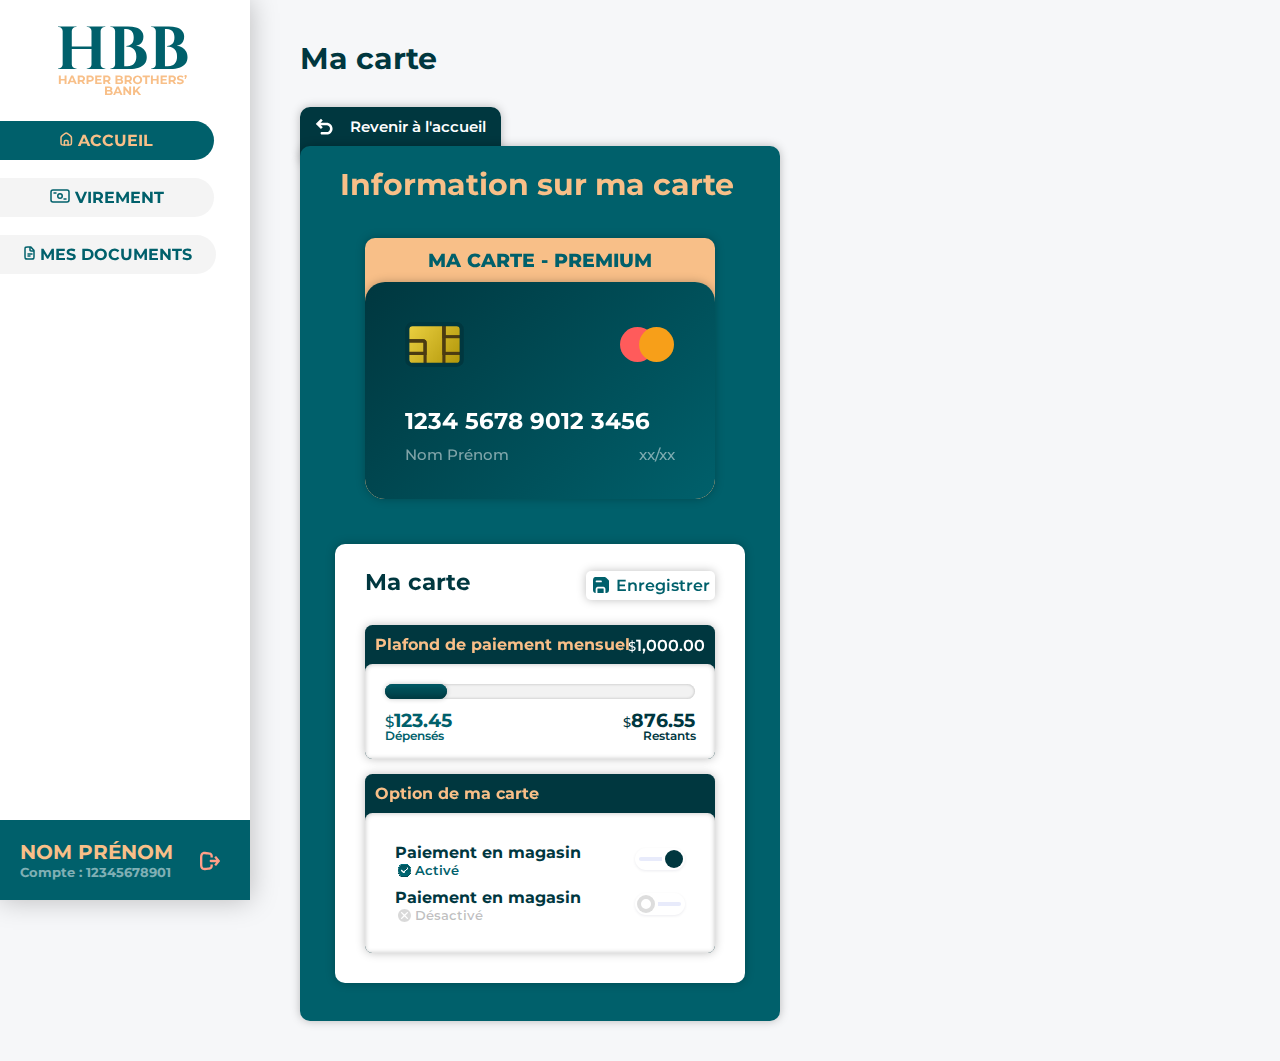
==== commit 8f8da990: "Fix problem and responsive my card" ====
--- a/myCard.html
+++ b/myCard.html
@@ -128,6 +128,7 @@
                 </div>
                 <form class="card-options">
                     <div class="title">Ma carte</div>
+                    <a class="save-button">Enregistrer</a>
                     <div class="option">
                         <div class="title">Plafond de paiement mensuel</div>
                         <div class="total"><span>$</span>1,000.00</div>
@@ -149,7 +150,7 @@
                     </div>
                     <div class="option" style="margin:0;">
                         <div class="title">Option de ma carte</div>
-                        <div class="content" style="height:100px;">
+                        <div class="content options" style="height:100px;">
                             <div class="option-select">
                                 <div class="title">Paiement en magasin</div>
                                 <div class="statut active">Activé</div>
--- a/css/style.css
+++ b/css/style.css
@@ -784,8 +784,24 @@
     font-size: 23px;
 }
 
+.mycard .content .card-options .save-button {
+    position: relative;
+    float: right;
+    top: -25px;
+    color: var(--light-green);
+    padding: 5px 5px 5px 30px;
+    font-weight: 600;
+    border-radius: 5px;
+    background-image: url("../assets/save.svg");
+    background-repeat: no-repeat;
+    background-position-x: 7px;
+    background-position-y: 6px;
+    background-size: 1em;
+    box-shadow: 0px 0px 10px rgba(0, 0, 0, 0.25);
+}
+
 .mycard .content .card-options .option {
-    margin: 20px 0 15px 0;
+    margin: 29px 0 15px 0;
     border-radius: 7.5px;
     background-color: var(--dark-green);
     box-shadow: 0px 0px 10px rgb(0 0 0 / 25%);
@@ -1034,6 +1050,29 @@
         float: left;
         margin: 30px 0 0 100px;
     }
+
+    .mycard .content {
+        position: relative;
+        width: 400px;
+        height: 820px;
+        margin: 10px 0 0 0;
+        padding: 40px 40px 15px 40px;
+    }
+
+    .mycard .content .card-detail {
+        position: relative;
+        width: 350px;
+        top: 15px;
+        left: 25px;
+        border-radius: 10px 10px 20px 20px;
+    }
+
+    .mycard .content .card-options {
+        float: left;
+        width: 350px;
+        margin: 60px 0 0 -5px;
+        padding: 30px;
+    }
 }
 
 @media screen and (max-width: 1010px) {
@@ -1230,4 +1269,60 @@
     .documents .doc {
         margin: 0 0 20px 0!important;
     }
+
+    .mycard .content {
+        position: relative;
+        width: 300px;
+        height: 840px;
+        margin: 10px 0 0 0;
+        padding: 40px 40px 15px 40px;
+    }
+
+    .mycard .content .card-detail {
+        position: relative;
+        width: 250px;
+        top: 15px;
+        left: 25px;
+        border-radius: 10px 10px 20px 20px;
+    }
+
+    .mycard .content .card-detail .card .num {
+        color: #fff;
+        margin-top: 14px;
+        font-size: 13px;
+        font-weight: 700;
+    }
+
+    .mycard .content .card-options {
+        float: left;
+        width: 250px;
+        margin: 60px 0 0 -5px;
+        padding: 30px;
+    }
+
+    .mycard .content .card-detail .card .identity, .mycard .content .card-detail .card .date-valid {
+        color: #fff;
+        margin-top: 0px;
+        font-size: 11px;
+        font-weight: 500;
+        opacity: 50%;
+    }
+    
+    .mycard .content .card-detail .card .date-valid {
+        float: right;
+        margin-top: -15px;
+    }
+
+    .mycard .content .option-select .statut {
+        position: relative;
+        top: 5px;
+    }
+
+    .mycard .content.options {
+        height: 125px!important;
+    }
+
+    .switch {
+        top: -12px!important;
+    }
 }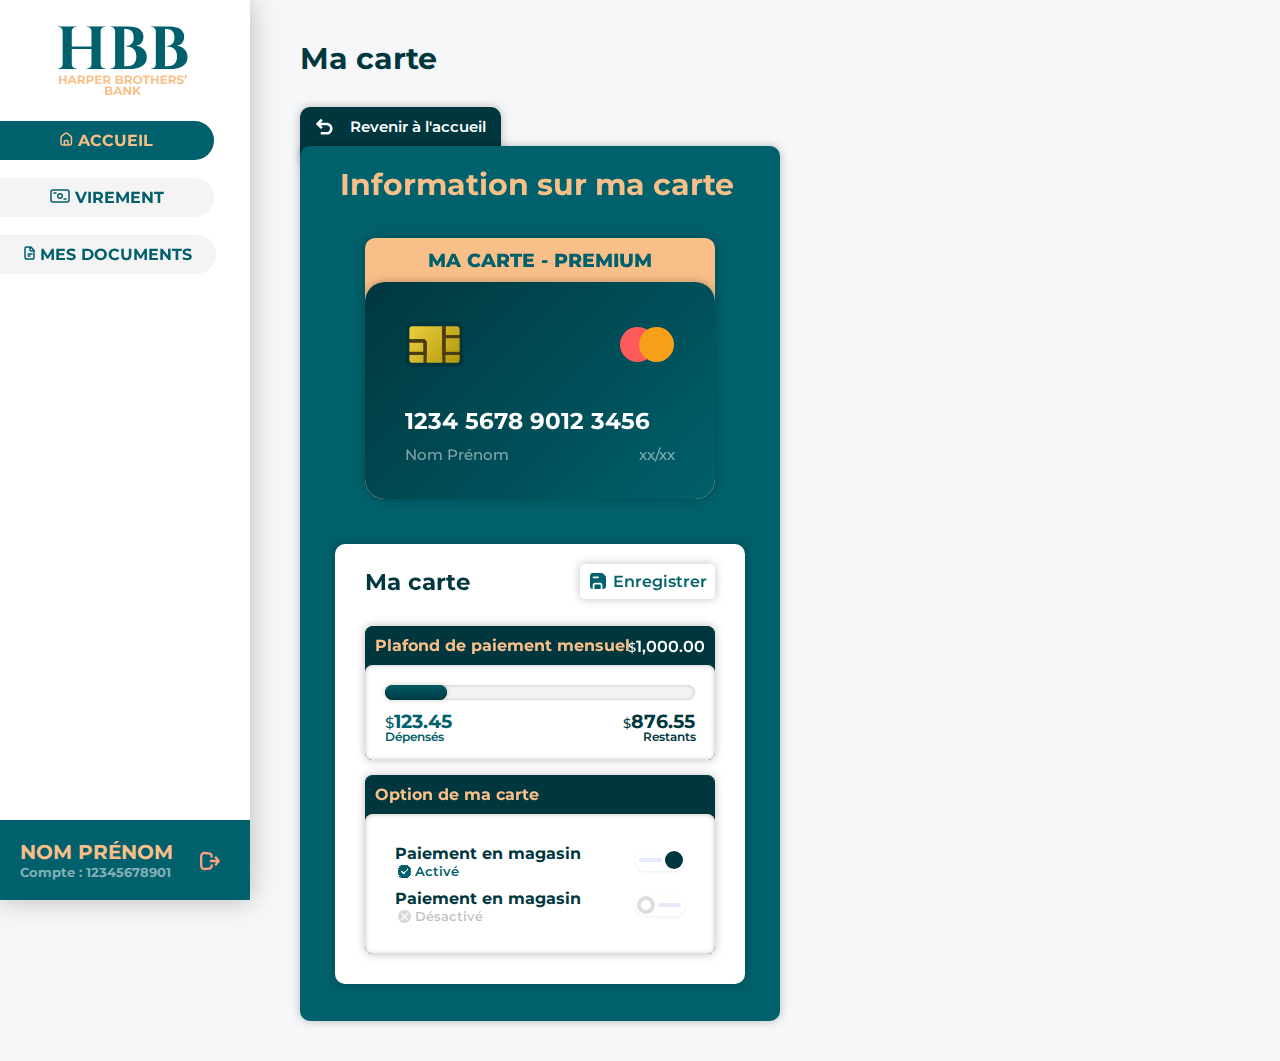
==== commit b0e81009: "Update save button mycard page" ====
--- a/myCard.html
+++ b/myCard.html
@@ -3,7 +3,7 @@
 <head>
     <meta charset="UTF-8">
     <meta http-equiv="X-UA-Compatible" content="IE=edge">
-    <meta name="viewport" content="width=device-width, initial-scale=0.86, maximum-scale=5.0, minimum-scale=0.86">
+    <meta name="viewport" content="width=device-width, initial-scale=0.86, maximum-scale=5.0, minimum-scale=0.86, shrink-to-fit=no">
     <title>HBB - Panel Client | Ma carte</title>
     <link rel="stylesheet" href="css/style.css">
 </head>
@@ -128,7 +128,7 @@
                 </div>
                 <form class="card-options">
                     <div class="title">Ma carte</div>
-                    <a class="save-button">Enregistrer</a>
+                    <a class="save-button" href="">Enregistrer</a>
                     <div class="option">
                         <div class="title">Plafond de paiement mensuel</div>
                         <div class="total"><span>$</span>1,000.00</div>
--- a/css/style.css
+++ b/css/style.css
@@ -29,6 +29,7 @@
     position: relative;
     top: 10px;
     left: 55px;
+    outline: none;
 }
 
 .nav-items {
@@ -789,19 +790,27 @@
     float: right;
     top: -25px;
     color: var(--light-green);
-    padding: 5px 5px 5px 30px;
+    margin: -7px 0 0 0;
+    padding: 8px 8px 8px 33px;
     font-weight: 600;
+    text-decoration: none;
     border-radius: 5px;
+    background-color: #fff;
     background-image: url("../assets/save.svg");
     background-repeat: no-repeat;
-    background-position-x: 7px;
-    background-position-y: 6px;
+    background-position-x: 9.5px;
+    background-position-y: 9px;
     background-size: 1em;
     box-shadow: 0px 0px 10px rgba(0, 0, 0, 0.25);
+    transition: all .1s ease-in-out;
+}
+
+.mycard .content .card-options .save-button:focus, .mycard .content .card-options .save-button:hover {
+    outline: 3px solid #00606b41;
 }
 
 .mycard .content .card-options .option {
-    margin: 29px 0 15px 0;
+    margin: 30px 0 15px 0;
     border-radius: 7.5px;
     background-color: var(--dark-green);
     box-shadow: 0px 0px 10px rgb(0 0 0 / 25%);
@@ -1300,6 +1309,10 @@
         padding: 30px;
     }
 
+    .mycard .content .card-options .option {
+        margin: 35px 0 15px 0;
+    }
+
     .mycard .content .card-detail .card .identity, .mycard .content .card-detail .card .date-valid {
         color: #fff;
         margin-top: 0px;
